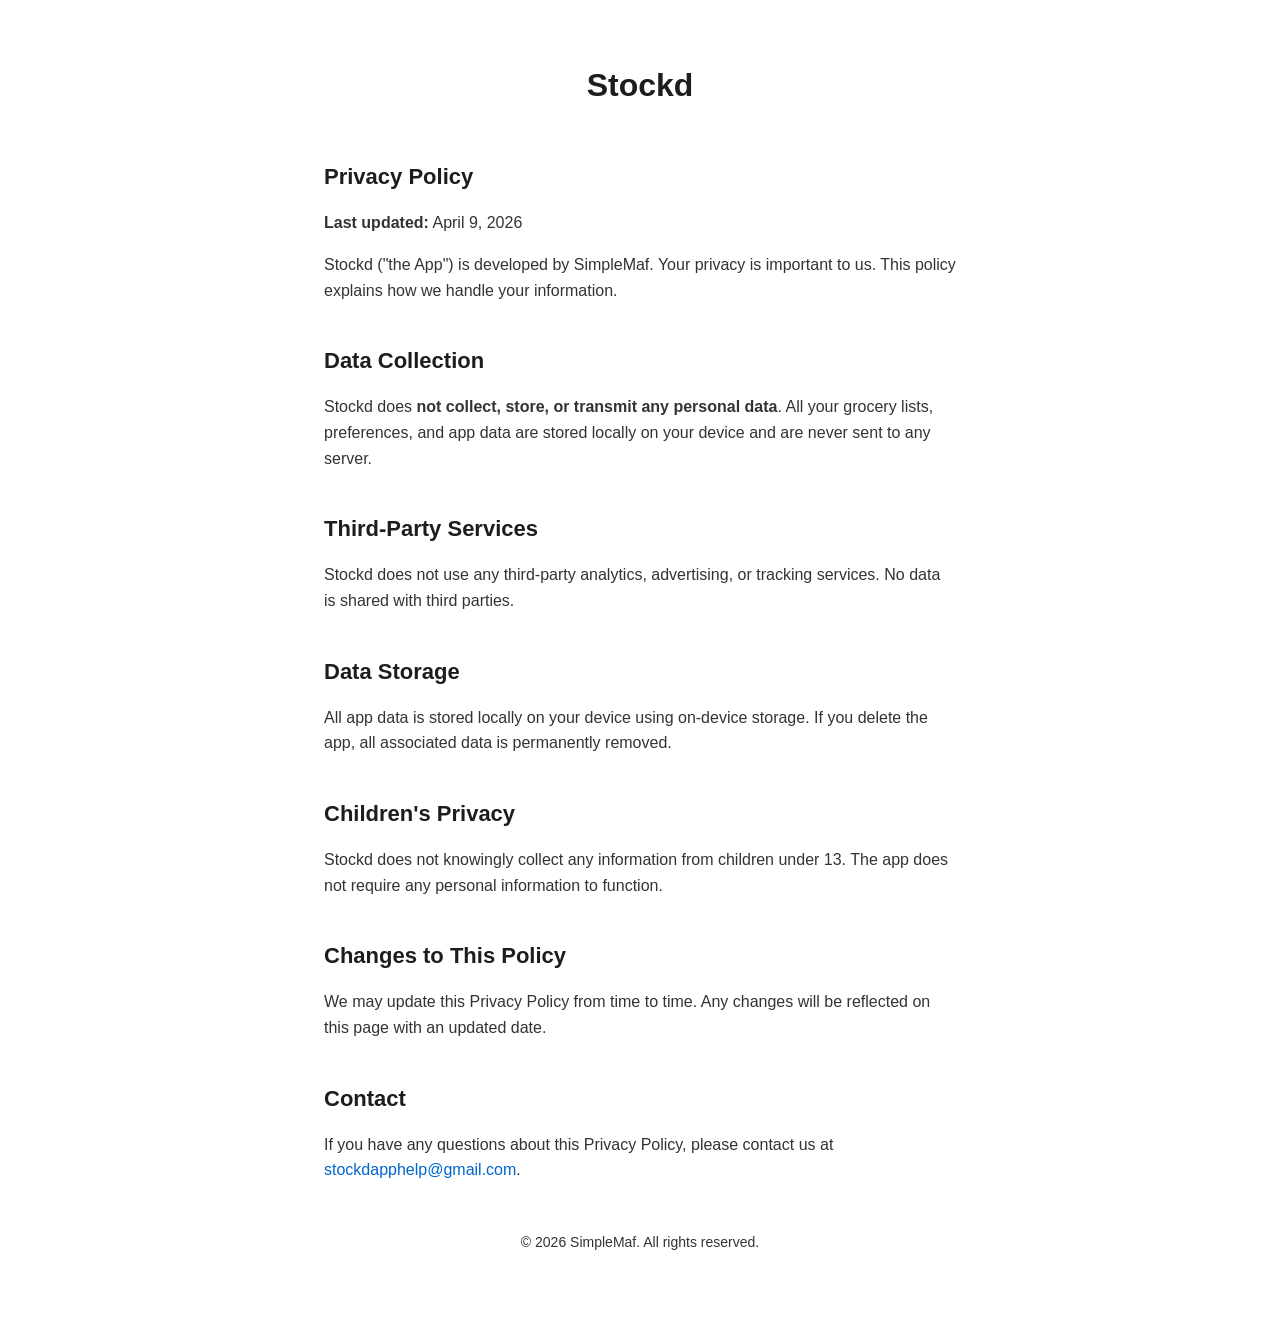
==== privacy.html @ 16fd3b2d "Add initial Privacy Policy page" ====
<!DOCTYPE html>
<html lang="en">
<head>
    <meta charset="UTF-8">
    <meta name="viewport" content="width=device-width, initial-scale=1.0">
    <title>Stockd - Privacy Policy</title>
    <style>
        * { margin: 0; padding: 0; box-sizing: border-box; }
        body { font-family: -apple-system, BlinkMacSystemFont, 'Segoe UI', Roboto, sans-serif; color: #1d1d1f; background: #fff; line-height: 1.6; }
        .container { max-width: 680px; margin: 0 auto; padding: 60px 24px; }
        .app-header { text-align: center; margin-bottom: 48px; }
        .app-name { font-size: 32px; font-weight: 700; margin-bottom: 4px; }
        h2 { font-size: 22px; font-weight: 600; margin: 40px 0 16px; }
        h2:first-of-type { margin-top: 0; }
        p { margin-bottom: 16px; color: #333; }
        a { color: #0066cc; text-decoration: none; }
        a:hover { text-decoration: underline; }
        .footer { text-align: center; color: #999; font-size: 14px; margin-top: 48px; }
    </style>
</head>
<body>
    <div class="container">
        <div class="app-header">
            <div class="app-name">Stockd</div>
        </div>
        <h2>Privacy Policy</h2>
        <p><strong>Last updated:</strong> April 9, 2026</p>
        <p>Stockd ("the App") is developed by SimpleMaf. Your privacy is important to us. This policy explains how we handle your information.</p>
        <h2>Data Collection</h2>
        <p>Stockd does <strong>not collect, store, or transmit any personal data</strong>. All your grocery lists, preferences, and app data are stored locally on your device and are never sent to any server.</p>
        <h2>Third-Party Services</h2>
        <p>Stockd does not use any third-party analytics, advertising, or tracking services. No data is shared with third parties.</p>
        <h2>Data Storage</h2>
        <p>All app data is stored locally on your device using on-device storage. If you delete the app, all associated data is permanently removed.</p>
        <h2>Children's Privacy</h2>
        <p>Stockd does not knowingly collect any information from children under 13. The app does not require any personal information to function.</p>
        <h2>Changes to This Policy</h2>
        <p>We may update this Privacy Policy from time to time. Any changes will be reflected on this page with an updated date.</p>
        <h2>Contact</h2>
        <p>If you have any questions about this Privacy Policy, please contact us at <a href="mailto:stockdapphelp@gmail.com">stockdapphelp@gmail.com</a>.</p>
        <div class="footer">
            <p>&copy; 2026 SimpleMaf. All rights reserved.</p>
        </div>
    </div>
</body>
</html>
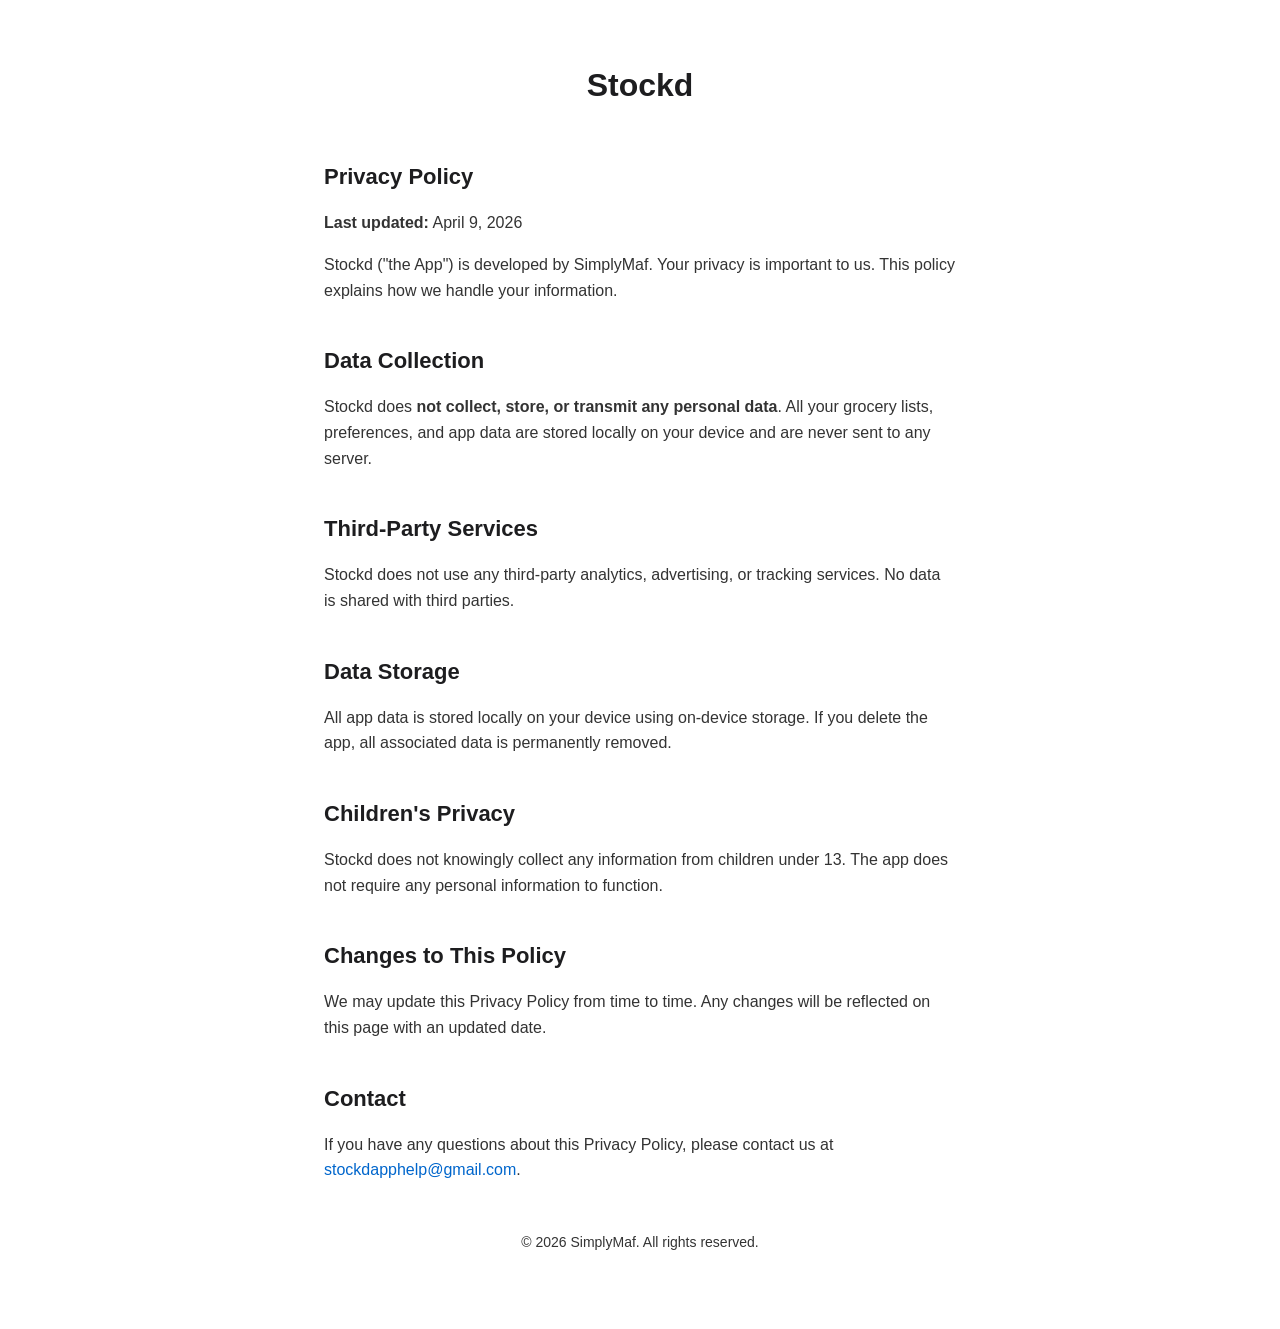
==== commit 75a41728: "Fix typo in company name from SimpleMaf to SimplyMaf" ====
--- a/privacy.html
+++ b/privacy.html
@@ -25,7 +25,7 @@
         </div>
         <h2>Privacy Policy</h2>
         <p><strong>Last updated:</strong> April 9, 2026</p>
-        <p>Stockd ("the App") is developed by SimpleMaf. Your privacy is important to us. This policy explains how we handle your information.</p>
+        <p>Stockd ("the App") is developed by SimplyMaf. Your privacy is important to us. This policy explains how we handle your information.</p>
         <h2>Data Collection</h2>
         <p>Stockd does <strong>not collect, store, or transmit any personal data</strong>. All your grocery lists, preferences, and app data are stored locally on your device and are never sent to any server.</p>
         <h2>Third-Party Services</h2>
@@ -39,7 +39,7 @@
         <h2>Contact</h2>
         <p>If you have any questions about this Privacy Policy, please contact us at <a href="mailto:stockdapphelp@gmail.com">stockdapphelp@gmail.com</a>.</p>
         <div class="footer">
-            <p>&copy; 2026 SimpleMaf. All rights reserved.</p>
+            <p>&copy; 2026 SimplyMaf. All rights reserved.</p>
         </div>
     </div>
 </body>
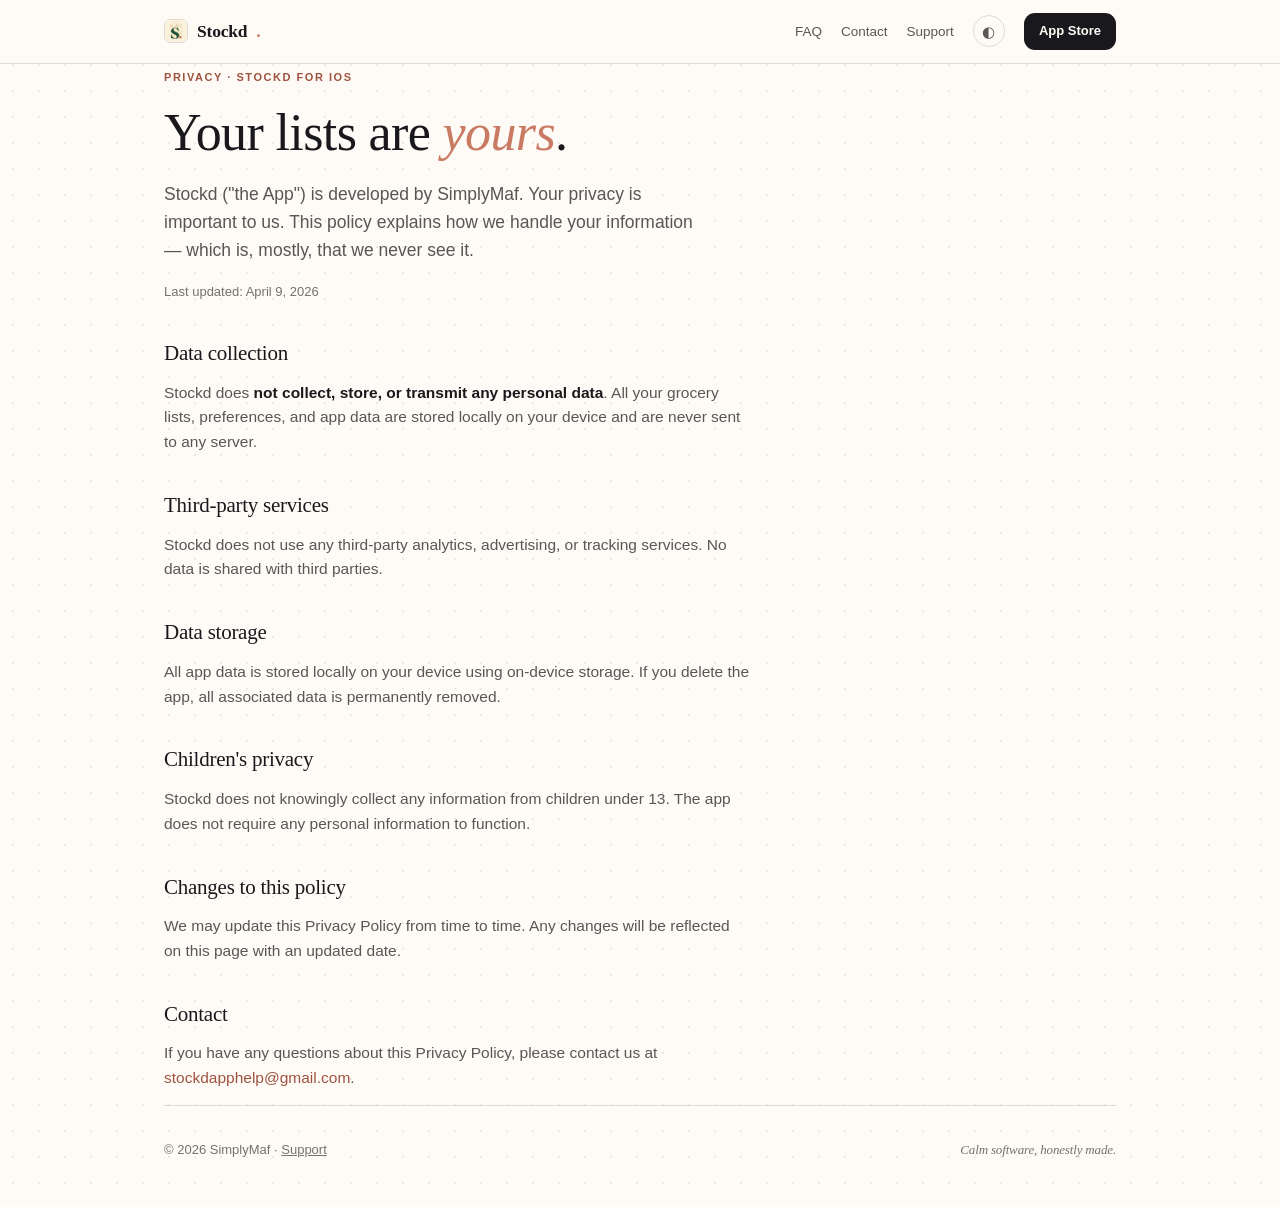
==== commit 2b047ce8: "Redesign in the simplemaf.com design language Shared tokens (paper/ink/rust, light+dark), dotted-pap" ====
--- a/privacy.html
+++ b/privacy.html
@@ -1,46 +1,67 @@
 <!DOCTYPE html>
 <html lang="en">
 <head>
-    <meta charset="UTF-8">
-    <meta name="viewport" content="width=device-width, initial-scale=1.0">
-    <title>Stockd - Privacy Policy</title>
-    <style>
-        * { margin: 0; padding: 0; box-sizing: border-box; }
-        body { font-family: -apple-system, BlinkMacSystemFont, 'Segoe UI', Roboto, sans-serif; color: #1d1d1f; background: #fff; line-height: 1.6; }
-        .container { max-width: 680px; margin: 0 auto; padding: 60px 24px; }
-        .app-header { text-align: center; margin-bottom: 48px; }
-        .app-name { font-size: 32px; font-weight: 700; margin-bottom: 4px; }
-        h2 { font-size: 22px; font-weight: 600; margin: 40px 0 16px; }
-        h2:first-of-type { margin-top: 0; }
-        p { margin-bottom: 16px; color: #333; }
-        a { color: #0066cc; text-decoration: none; }
-        a:hover { text-decoration: underline; }
-        .footer { text-align: center; color: #999; font-size: 14px; margin-top: 48px; }
-    </style>
+<meta charset="UTF-8">
+<meta name="viewport" content="width=device-width, initial-scale=1.0">
+<title>Stockd · Privacy Policy</title>
+<meta name="description" content="Stockd privacy policy. No data collected, no third-party services, everything stored on your device.">
+<meta name="referrer" content="no-referrer">
+<meta name="color-scheme" content="light dark">
+<meta name="theme-color" content="#FEFBF6" media="(prefers-color-scheme: light)">
+<meta name="theme-color" content="#18181C" media="(prefers-color-scheme: dark)">
+<link rel="icon" type="image/png" href="icon.png">
+<link rel="apple-touch-icon" href="icon.png">
+<link rel="stylesheet" href="shared.css">
+<script src="shared.js" defer></script>
 </head>
 <body>
-    <div class="container">
-        <div class="app-header">
-            <div class="app-name">Stockd</div>
-        </div>
-        <h2>Privacy Policy</h2>
-        <p><strong>Last updated:</strong> April 9, 2026</p>
-        <p>Stockd ("the App") is developed by SimplyMaf. Your privacy is important to us. This policy explains how we handle your information.</p>
-        <h2>Data Collection</h2>
-        <p>Stockd does <strong>not collect, store, or transmit any personal data</strong>. All your grocery lists, preferences, and app data are stored locally on your device and are never sent to any server.</p>
-        <h2>Third-Party Services</h2>
-        <p>Stockd does not use any third-party analytics, advertising, or tracking services. No data is shared with third parties.</p>
-        <h2>Data Storage</h2>
-        <p>All app data is stored locally on your device using on-device storage. If you delete the app, all associated data is permanently removed.</p>
-        <h2>Children's Privacy</h2>
-        <p>Stockd does not knowingly collect any information from children under 13. The app does not require any personal information to function.</p>
-        <h2>Changes to This Policy</h2>
-        <p>We may update this Privacy Policy from time to time. Any changes will be reflected on this page with an updated date.</p>
-        <h2>Contact</h2>
-        <p>If you have any questions about this Privacy Policy, please contact us at <a href="mailto:stockdapphelp@gmail.com">stockdapphelp@gmail.com</a>.</p>
-        <div class="footer">
-            <p>&copy; 2026 SimplyMaf. All rights reserved.</p>
-        </div>
+<nav>
+  <div class="nav-inner">
+    <a class="nav-name serif" href="index.html"><img src="icon.png" alt="" width="24" height="24">Stockd<span class="dot">.</span></a>
+    <div class="nav-links">
+      <a href="index.html#faq" class="collapse">FAQ</a>
+      <a href="index.html#contact" class="collapse">Contact</a>
+      <a href="index.html">Support</a>
+      <button id="themeBtn" class="theme-btn" type="button" aria-label="Switch theme" title="Theme: follows your system"><span id="themeIcon">◐</span></button>
+      <a class="nav-cta" href="https://apps.apple.com/us/app/stockd-smart-grocery-lists/id6761667432">App&nbsp;Store</a>
     </div>
+  </div>
+</nav>
+
+<header class="wrap">
+  <span class="eyebrow">Privacy · Stockd for iOS</span>
+  <h1 class="serif">Your lists are <em>yours</em>.</h1>
+  <p class="lede">Stockd ("the App") is developed by SimplyMaf. Your privacy is important to us. This policy explains how we handle your information — which is, mostly, that we never see it.</p>
+  <p class="updated" style="margin-top:18px">Last updated: April 9, 2026</p>
+</header>
+
+<section class="wrap">
+  <div class="prose" data-reveal>
+    <h2 class="serif">Data collection</h2>
+    <p>Stockd does <strong>not collect, store, or transmit any personal data</strong>. All your grocery lists, preferences, and app data are stored locally on your device and are never sent to any server.</p>
+
+    <h2 class="serif">Third-party services</h2>
+    <p>Stockd does not use any third-party analytics, advertising, or tracking services. No data is shared with third parties.</p>
+
+    <h2 class="serif">Data storage</h2>
+    <p>All app data is stored locally on your device using on-device storage. If you delete the app, all associated data is permanently removed.</p>
+
+    <h2 class="serif">Children's privacy</h2>
+    <p>Stockd does not knowingly collect any information from children under 13. The app does not require any personal information to function.</p>
+
+    <h2 class="serif">Changes to this policy</h2>
+    <p>We may update this Privacy Policy from time to time. Any changes will be reflected on this page with an updated date.</p>
+
+    <h2 class="serif">Contact</h2>
+    <p>If you have any questions about this Privacy Policy, please contact us at <a href="mailto:stockdapphelp@gmail.com">stockdapphelp@gmail.com</a>.</p>
+  </div>
+</section>
+
+<div class="wrap">
+  <footer>
+    <span>© 2026 SimplyMaf · <a href="index.html">Support</a></span>
+    <span class="serif" style="font-style:italic">Calm software, honestly made.</span>
+  </footer>
+</div>
 </body>
 </html>
--- a/shared.css
+++ b/shared.css
@@ -0,0 +1,268 @@
+/* ==========================================================
+   Prayer Windows support site — design tokens shared with
+   simplemaf.com, themselves lifted from the app's Theme.swift.
+   rust = sole accent, olive = good, gold = highlight.
+   ========================================================== */
+:root, :root[data-theme="light"] {
+  --paper:       #FEFBF6;
+  --paper-deep:  #F7F3ED;
+  --card:        #FFFFFF;
+  --well:        #F3F0EB;
+  --well-warm:   #EDE7DD;
+  --ink:         #19191D;
+  --ink2:        #5A5655;
+  --ink3:        #767268;
+  --hairline:    #DEDAD5;
+  --rust:        #C97A62;
+  --rust-fill:   #A85C45;
+  --rust-deep:   #9E5340;
+  --olive:       #6C7259;
+  --gold:        #A8842F;
+  --twilight:    #4A6B88;
+  --on-rust:     #FFFCF8;
+  --shadow:      0 1px 2px rgba(25,25,29,.05);
+  --shadow-lift: 0 14px 30px rgba(25,25,29,.10);
+}
+@media (prefers-color-scheme: dark) {
+  :root {
+    --paper:       #18181C;
+    --paper-deep:  #101012;
+    --card:        #252429;
+    --well:        #202024;
+    --well-warm:   #2D2B28;
+    --ink:         #F6F3EE;
+    --ink2:        #AAA6A5;
+    --ink3:        #918E97;
+    --hairline:    #3C3A40;
+    --rust:        #D48169;
+    --rust-fill:   #D48169;
+    --rust-deep:   #E09C86;
+    --olive:       #9FA789;
+    --gold:        #D9AB57;
+    --twilight:    #84A6C2;
+    --on-rust:     #17161A;
+    --shadow:      0 1px 2px rgba(0,0,0,.3);
+    --shadow-lift: 0 18px 34px rgba(0,0,0,.4);
+  }
+}
+:root[data-theme="dark"] {
+  --paper:       #18181C;
+  --paper-deep:  #101012;
+  --card:        #252429;
+  --well:        #202024;
+  --well-warm:   #2D2B28;
+  --ink:         #F6F3EE;
+  --ink2:        #AAA6A5;
+  --ink3:        #918E97;
+  --hairline:    #3C3A40;
+  --rust:        #D48169;
+  --rust-fill:   #D48169;
+  --rust-deep:   #E09C86;
+  --olive:       #9FA789;
+  --gold:        #D9AB57;
+  --twilight:    #84A6C2;
+  --on-rust:     #17161A;
+  --shadow:      0 1px 2px rgba(0,0,0,.3);
+  --shadow-lift: 0 18px 34px rgba(0,0,0,.4);
+}
+
+*, *::before, *::after { margin: 0; padding: 0; box-sizing: border-box; }
+[hidden] { display: none !important; }
+html { scroll-behavior: smooth; -webkit-text-size-adjust: 100%; scroll-padding-top: 74px; }
+body {
+  background: var(--paper); color: var(--ink);
+  background-image: radial-gradient(color-mix(in srgb, var(--ink) 8%, transparent) 1px, transparent 1.4px);
+  background-size: 26px 26px;
+  font-family: -apple-system, BlinkMacSystemFont, "SF Pro Text", "Segoe UI", Roboto, sans-serif;
+  font-size: 15.5px; line-height: 1.6;
+  -webkit-font-smoothing: antialiased; overflow-x: hidden;
+}
+.serif {
+  font-family: "New York", ui-serif, "Iowan Old Style", Georgia, "Times New Roman", serif;
+  letter-spacing: -0.012em;
+}
+.mono {
+  font-family: ui-monospace, "SF Mono", SFMono-Regular, Menlo, Consolas, monospace;
+  font-size: .88em; letter-spacing: -0.01em;
+}
+.wrap { max-width: 1000px; margin: 0 auto; padding: 0 24px; }
+a { color: inherit; }
+img { max-width: 100%; display: block; }
+:focus-visible { outline: 2px solid var(--rust); outline-offset: 3px; border-radius: 6px; }
+
+.eyebrow {
+  display: inline-block; font-size: 11px; font-weight: 600;
+  letter-spacing: .14em; text-transform: uppercase; color: var(--rust-deep);
+}
+
+/* ================= Nav ================= */
+nav {
+  position: sticky; top: 0; z-index: 60;
+  background: color-mix(in srgb, var(--paper) 86%, transparent);
+  backdrop-filter: saturate(180%) blur(14px);
+  -webkit-backdrop-filter: saturate(180%) blur(14px);
+  border-bottom: 1px solid var(--hairline);
+}
+.nav-inner {
+  display: flex; align-items: center; justify-content: space-between; gap: 16px;
+  max-width: 1000px; margin: 0 auto; padding: 13px 24px;
+}
+.nav-name {
+  display: inline-flex; align-items: center; gap: 9px;
+  font-weight: 600; font-size: 17.5px; text-decoration: none; white-space: nowrap;
+}
+.nav-name img { width: 24px; height: 24px; border-radius: 6px; border: 1px solid var(--hairline); }
+.nav-name .dot { color: var(--rust); }
+.nav-links { display: flex; gap: 19px; align-items: center; }
+.nav-links a {
+  text-decoration: none; font-size: 13.5px; color: var(--ink2);
+  transition: color .2s ease; white-space: nowrap;
+}
+.nav-links a:hover { color: var(--rust-deep); }
+.nav-cta {
+  font-size: 13px !important; font-weight: 600;
+  color: var(--paper) !important; background: var(--ink);
+  padding: 8px 15px; border-radius: 11px;
+}
+.nav-cta:hover { color: var(--paper) !important; opacity: .88; }
+.theme-btn {
+  display: grid; place-items: center;
+  width: 32px; height: 32px; padding: 0; flex-shrink: 0;
+  font-family: inherit; font-size: 15px; line-height: 1; cursor: pointer;
+  color: var(--ink2); background: transparent;
+  border: 1px solid var(--hairline); border-radius: 999px;
+  transition: color .2s ease, border-color .2s ease;
+}
+.theme-btn:hover { color: var(--rust-deep); border-color: var(--ink3); }
+@media (max-width: 640px) { .nav-links a.collapse { display: none; } }
+@media (max-width: 480px) {
+  .nav-inner { padding: 11px 14px; gap: 8px; }
+  .nav-links { gap: 11px; }
+  .nav-name { font-size: 15.5px; }
+  .nav-cta { padding: 7px 12px; }
+}
+
+/* ================= Hero ================= */
+header { padding: 64px 0 56px; }
+h1 {
+  font-size: clamp(33px, 5.6vw, 52px);
+  font-weight: 500; line-height: 1.07; letter-spacing: -0.022em;
+  margin: 16px 0 20px; max-width: 20ch;
+}
+h1 em { font-style: italic; color: var(--rust); }
+.lede { font-size: 17.5px; color: var(--ink2); max-width: 56ch; }
+.lede strong { color: var(--ink); font-weight: 600; }
+.btn-row { display: flex; gap: 11px; flex-wrap: wrap; margin-top: 30px; }
+.btn {
+  display: inline-flex; align-items: center; justify-content: center; gap: 8px;
+  padding: 13px 22px; border-radius: 15px;
+  font-size: 15px; font-weight: 600; text-decoration: none;
+  border: 1px solid transparent; cursor: pointer; font-family: inherit;
+  transition: transform .18s ease, opacity .18s ease, border-color .18s ease;
+}
+.btn:active { transform: scale(.975); }
+.btn-primary { background: var(--ink); color: var(--paper); }
+.btn-primary:hover { opacity: .89; }
+.btn-clay { background: var(--rust-fill); color: var(--on-rust); }
+.btn-clay:hover { opacity: .91; }
+.btn-ghost { border-color: var(--hairline); color: var(--ink); background: transparent; }
+.btn-ghost:hover { border-color: var(--ink3); }
+.btn-sm { padding: 10px 17px; font-size: 13.5px; border-radius: 12px; }
+@media (max-width: 480px) { .btn-row .btn { flex: 1 1 100%; } }
+
+.hero-note { display: flex; align-items: center; gap: 12px; margin-top: 30px; }
+.hero-note img {
+  width: 40px; height: 40px; border-radius: 9.5px;
+  border: 1px solid var(--hairline); box-shadow: var(--shadow);
+}
+.hero-note span { font-size: 13px; color: var(--ink3); }
+
+/* ================= Sections ================= */
+section { padding: 0 0 84px; scroll-margin-top: 68px; }
+.section-head { margin-bottom: 30px; max-width: 64ch; }
+h2 { font-size: clamp(25px, 3.7vw, 33px); font-weight: 500; letter-spacing: -0.018em; margin-top: 7px; }
+.section-head p { color: var(--ink2); margin-top: 9px; }
+
+/* ================= Cards ================= */
+.grid { display: grid; grid-template-columns: repeat(auto-fit, minmax(288px, 1fr)); gap: 18px; }
+.card {
+  background: var(--card); border: 1px solid var(--hairline);
+  border-radius: 20px; padding: 24px; box-shadow: var(--shadow);
+  display: flex; flex-direction: column; gap: 9px;
+  transition: transform .25s ease, box-shadow .25s ease;
+}
+.card:hover { transform: translateY(-3px); box-shadow: var(--shadow-lift); }
+.card h3 { font-size: 19px; font-weight: 500; letter-spacing: -0.014em; }
+.card p { font-size: 14.2px; color: var(--ink2); flex: 1; }
+.card p b, .card p strong { color: var(--ink); font-weight: 600; }
+.card .applink {
+  font-size: 13.5px; font-weight: 600; color: var(--rust-deep);
+  text-decoration: none; margin-top: 6px; display: inline-block;
+}
+.card .applink:hover { text-decoration: underline; }
+.chip {
+  font-size: 10px; font-weight: 700; letter-spacing: .09em; text-transform: uppercase;
+  padding: 5px 10px; border-radius: 999px; align-self: flex-start;
+  border: 1px solid var(--hairline); color: var(--ink2); white-space: nowrap;
+}
+
+/* ================= Panel ================= */
+.panel {
+  background: var(--card); border: 1px solid var(--hairline);
+  border-radius: 22px; padding: 30px; box-shadow: var(--shadow);
+}
+.pulse {
+  display: inline-block; width: 8px; height: 8px; border-radius: 50%;
+  background: var(--rust); margin-right: 9px; vertical-align: 1px;
+  animation: breathe 4s ease-in-out infinite;
+}
+@keyframes breathe { 0%,100% { opacity: 1 } 50% { opacity: .3 } }
+.stamp { margin-top: 15px; font-size: 12.5px; color: var(--ink3); }
+.stamp a { color: var(--rust-deep); }
+
+/* ================= Prose (privacy page) ================= */
+.prose { max-width: 68ch; }
+.prose h2 { font-size: 21px; margin: 34px 0 10px; }
+.prose p, .prose li { color: var(--ink2); margin-bottom: 14px; }
+.prose p b, .prose p strong { color: var(--ink); }
+.prose ul { padding-left: 22px; }
+.prose a { color: var(--rust-deep); text-decoration: none; }
+.prose a:hover { text-decoration: underline; }
+.updated { color: var(--ink3); font-size: 13px; margin-bottom: 26px; }
+
+/* ================= Footer ================= */
+footer {
+  border-top: 1px solid var(--hairline); padding: 34px 0 46px;
+  display: flex; justify-content: space-between; align-items: center;
+  gap: 12px; flex-wrap: wrap; font-size: 13px; color: var(--ink3);
+}
+footer a { color: var(--ink3); }
+footer a:hover { color: var(--rust-deep); }
+
+/* ================= Hero entrance ================= */
+@keyframes rise { from { opacity: 0; transform: translateY(24px); } }
+html.js header .eyebrow   { animation: rise .7s cubic-bezier(.16,1,.3,1) backwards .05s; }
+html.js header h1         { animation: rise .8s cubic-bezier(.16,1,.3,1) backwards .14s; }
+html.js header .lede      { animation: rise .8s cubic-bezier(.16,1,.3,1) backwards .24s; }
+html.js header .btn-row   { animation: rise .8s cubic-bezier(.16,1,.3,1) backwards .34s; }
+html.js header .hero-note { animation: rise .8s cubic-bezier(.16,1,.3,1) backwards .44s; }
+html.js header .phone-slot{ animation: rise .9s cubic-bezier(.16,1,.3,1) backwards .3s; }
+@media (prefers-reduced-motion: reduce) { html.js header * { animation: none !important; } }
+
+/* ================= Scroll reveals ================= */
+html.js [data-reveal] {
+  opacity: 0; transform: translateY(26px);
+  transition: opacity .8s cubic-bezier(.16, 1, .3, 1) var(--reveal-delay, 0ms),
+              transform .8s cubic-bezier(.16, 1, .3, 1) var(--reveal-delay, 0ms);
+}
+html.js [data-reveal].in { opacity: 1; transform: none; }
+@media (prefers-reduced-motion: reduce) {
+  html.js [data-reveal] { opacity: 1; transform: none; transition: none; }
+  html { scroll-behavior: auto; }
+  *, *::before, *::after { animation-duration: .001ms !important; transition-duration: .001ms !important; }
+}
+
+@media (max-width: 560px) {
+  header { padding: 48px 0 40px; }
+  section { padding: 0 0 64px; }
+}
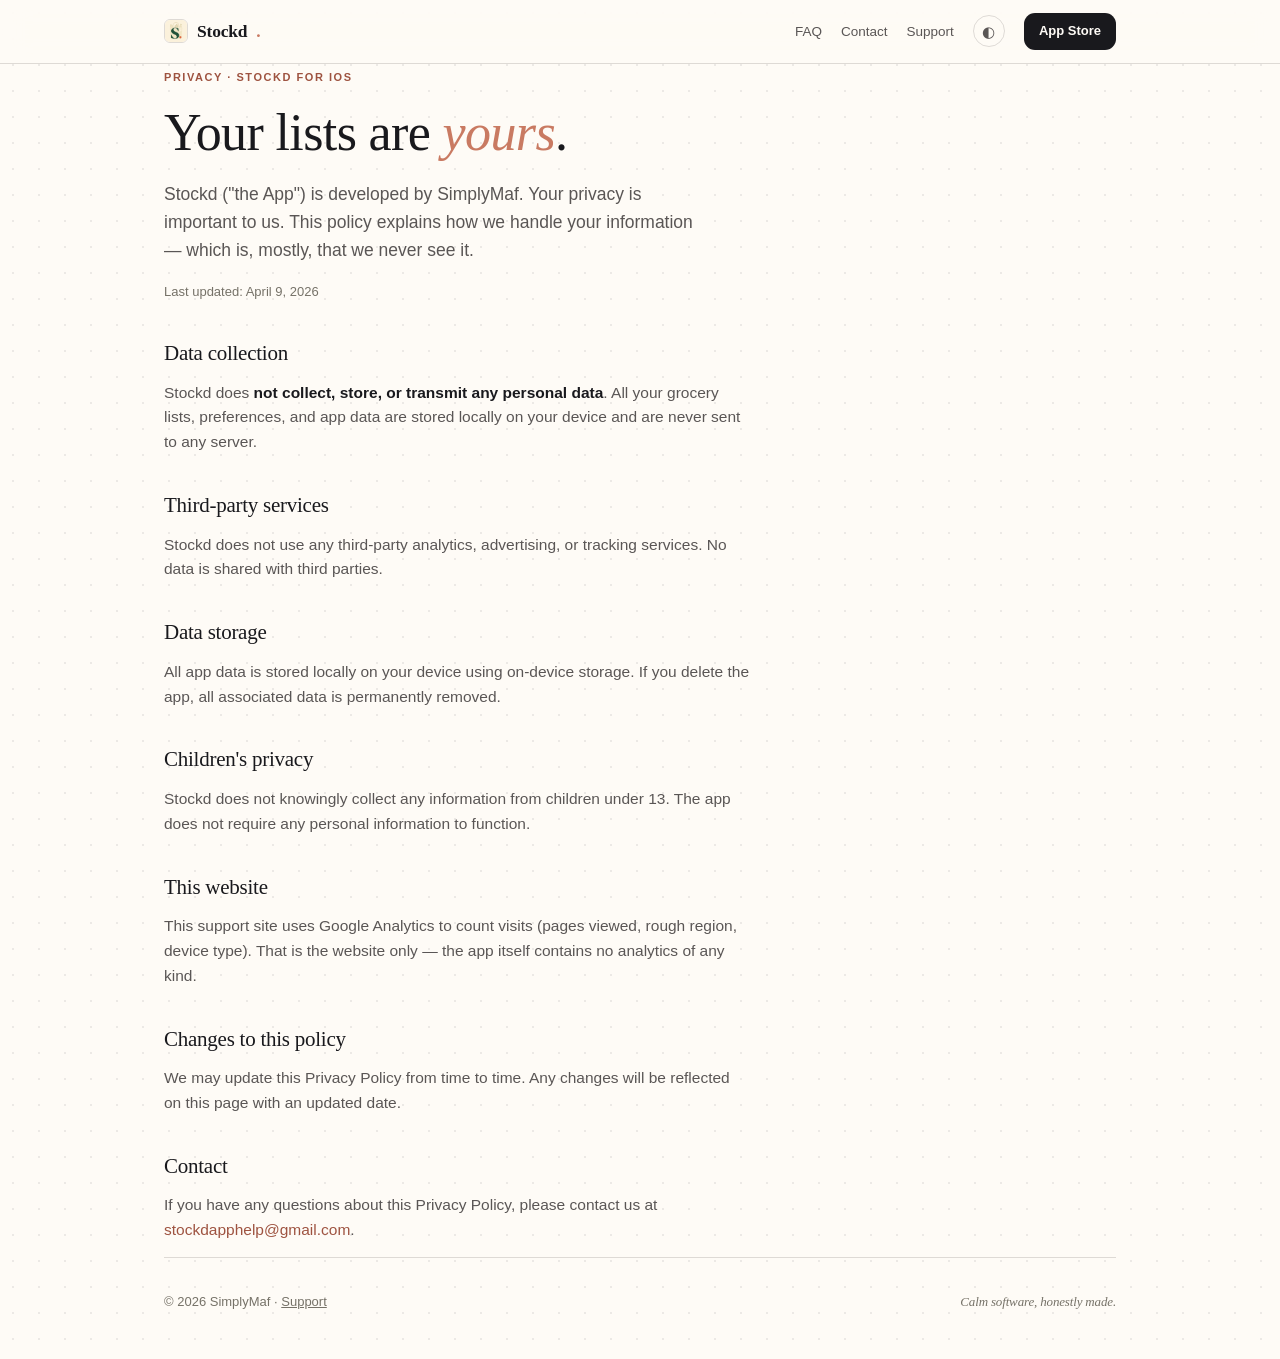
==== commit c37e5afd: "Add Google Analytics to the website, with disclosure GA4 (G-7R2W4LPMZN) counts visits on these web p" ====
--- a/privacy.html
+++ b/privacy.html
@@ -49,6 +49,9 @@
     <h2 class="serif">Children's privacy</h2>
     <p>Stockd does not knowingly collect any information from children under 13. The app does not require any personal information to function.</p>
 
+    <h2 class="serif">This website</h2>
+    <p>This support site uses Google Analytics to count visits (pages viewed, rough region, device type). That is the website only — the app itself contains no analytics of any kind.</p>
+
     <h2 class="serif">Changes to this policy</h2>
     <p>We may update this Privacy Policy from time to time. Any changes will be reflected on this page with an updated date.</p>
 
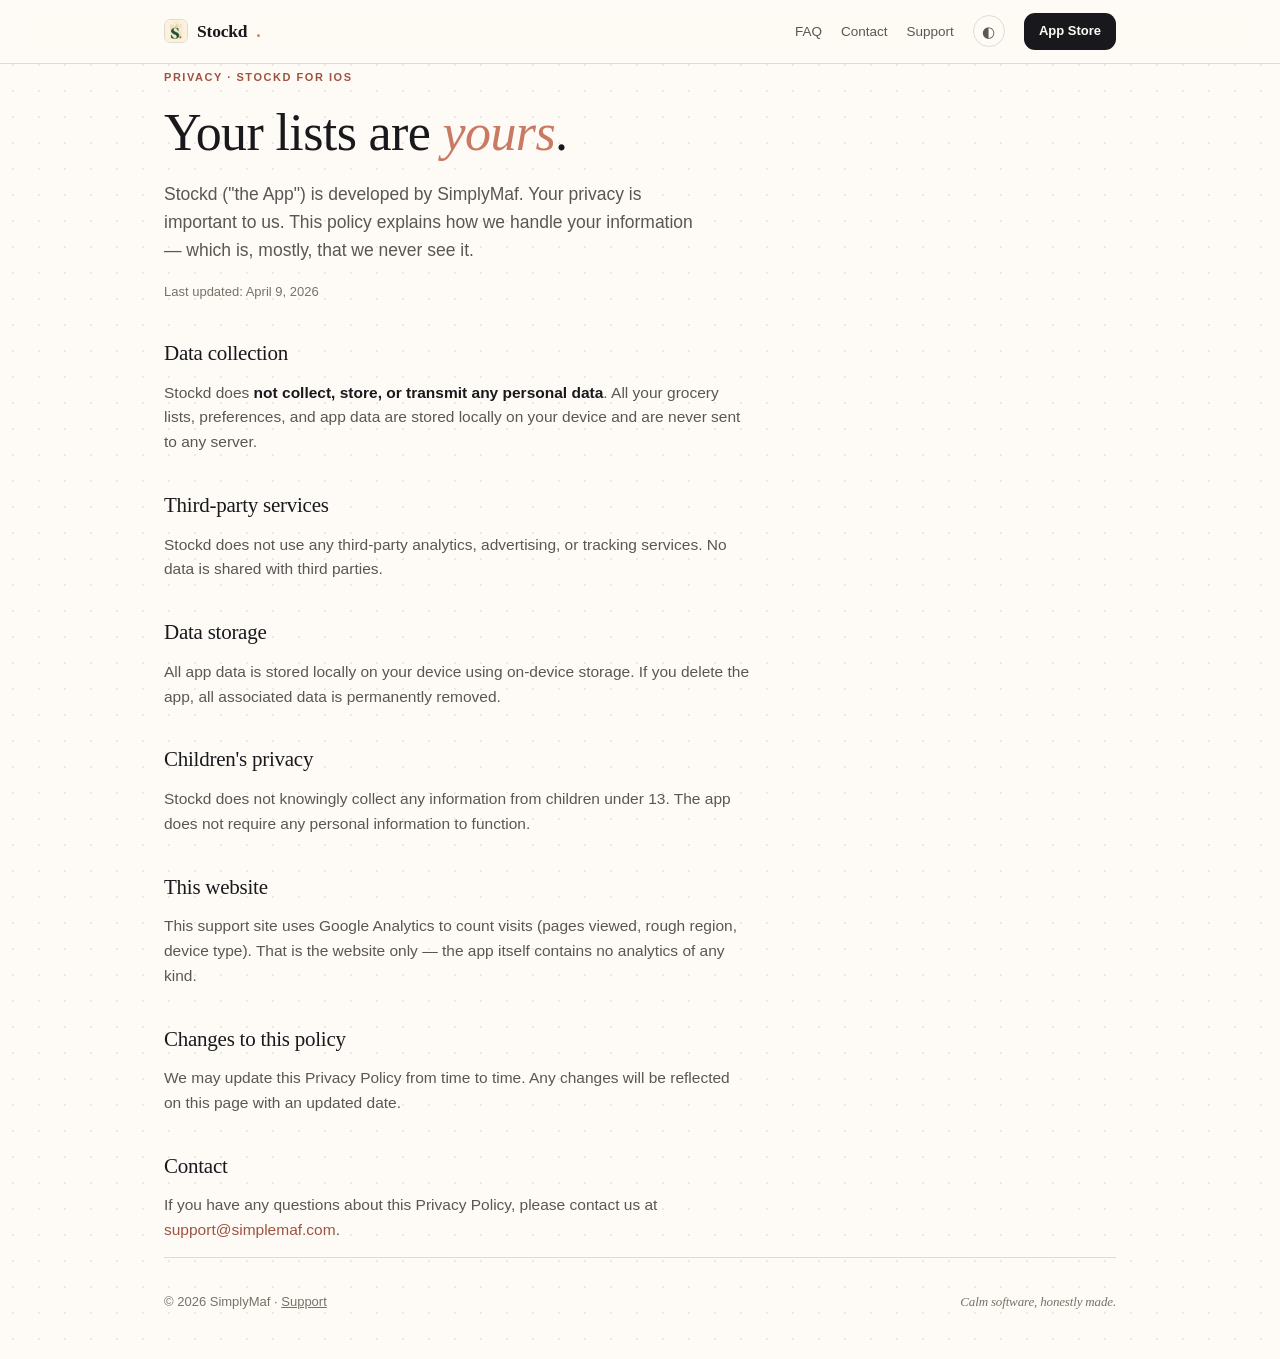
==== commit f2288ce3: "Use support@simplemaf.com as the support address Co-Authored-By: Claude Fable 5.1 <noreply@anthropic" ====
--- a/privacy.html
+++ b/privacy.html
@@ -56,7 +56,7 @@
     <p>We may update this Privacy Policy from time to time. Any changes will be reflected on this page with an updated date.</p>
 
     <h2 class="serif">Contact</h2>
-    <p>If you have any questions about this Privacy Policy, please contact us at <a href="mailto:stockdapphelp@gmail.com">stockdapphelp@gmail.com</a>.</p>
+    <p>If you have any questions about this Privacy Policy, please contact us at <a href="mailto:support@simplemaf.com">support@simplemaf.com</a>.</p>
   </div>
 </section>
 
